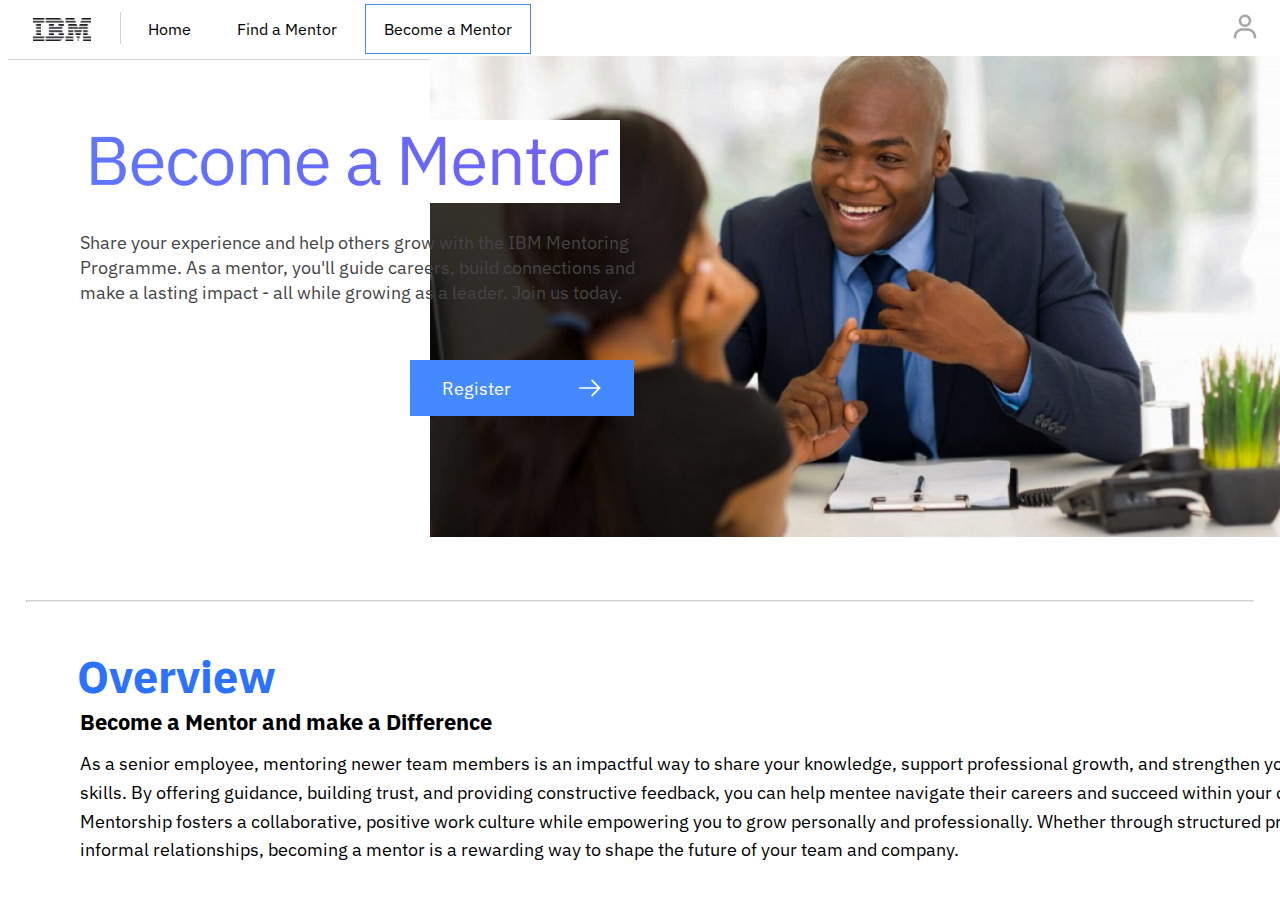
==== BecomeMentor/becomeMentor.html @ 1531decf "new github" ====
<!DOCTYPE html>
<html lang="en">
<head>
    <meta charset="UTF-8">
    <meta name="viewport" content="width=device-width, initial-scale=1.0">
    <title>IBM - Become a Mentor</title>

    <link rel="icon" type="image/x-icon" href="../images/ibm-bee.png">
    <link rel="stylesheet" href="Styles.css">
    <link rel="stylesheet" href="https://fonts.googleapis.com/css?family=IBM+Plex+Sans">
</head>
<body>
    <div class="header">
        <!--Logo button-->
        <div class="logo-container">
          <a href="/Homepage/index.html">
            <img src="../images/ibm-logo.png" alt="IBM Logo" class="logo" />
          </a>
        </div>
        <div class="vertical-line"></div>
        <!--Button group-->
        <div class="btn-group">
          <button class="button" onclick="document.location='../Homepage/index.html'">Home</button>
          <button class="button" onclick="document.location='../FindMentor/findMentor.html'">Find a Mentor</button>
          <button class="button, current" onclick="document.location='becomeMentor.html'">Become a Mentor</button>
        </div>
        <!--User image-->
        <a href="">
          <img src="../images/user-img.png" alt="profile" class="profile">       
        </a>
        <!--Line design-->
        <hr class="hLine">
    </div>

    <div class="body">
        <!--Mentor image-->
        <img src="../images/becomeMentor.png" alt="Mentor image" class="mentorImage">
        <!--Title-->
        <img src="../images/becomeMentorTitle.png" alt="Mentor title" class="title">
    </div>
    
    <div class="subtitle">
        <p1>Share your experience and help others grow with the IBM Mentoring<br>Programme. As a mentor, you'll guide careers, build connections and<br>make a lasting impact - all while growing as a leader. Join us today.</p1>
    </div>
    <a href="register.html" class="register">
      <span>Register</span>
      <svg xmlns="https://www.w3.org/2000/svg" viewBox="0 0 20 20" fill="white">
        <path d="M11.8 2.8L10.8 3.8 16.2 9.3 1 9.3 1 10.7 16.2 10.7 10.8 16.2 11.8 17.2 19 10z"></path>
      </svg>
    </a>

    <!--Line design-->
    <hr class="aLine">

    <div class="overview">
      <h2>Overview</h2>
      <h3>Become a Mentor and make a Difference</h3>
      <p2>As a senior employee, mentoring newer team members is an impactful way to share your knowledge, support professional growth, and strengthen your leadership skills. By offering guidance, building trust, and providing constructive feedback, you can help mentee navigate their careers and succeed within your organization. Mentorship fosters a collaborative, positive work culture while empowering you to grow personally and professionally. Whether through structured programs or informal relationships, becoming a mentor is a rewarding way to shape the future of your team and company.
        </p2>
    </div>
</body>
</html>
---- BecomeMentor/Styles.css ----
.body {
    margin: 0;
}
/*IBM logo design*/
.logo {
    width: 58px;
    height: 23px;
    position: relative;
    border: 5px solid white;
    left: 20px;
    display: inline;
}
.logo-container {
    display: flex;
    align-items: flex-start;
    position: relative;
    padding-top: 5px;
    padding-bottom:10px;
}
/*Profile image*/
.profile {
    width: 30px;
    height: 30px;
    position: absolute; right: 20px; top: 12px;
    -webkit-filter: opacity(0.35);
    filter: opacity(0.35);
}
/*Button grouping and design for navigation bar*/
.btn-group {
    position: absolute; top: 4px; left: 130px;
    gap: 10px;
    display: flex;
    margin-top: 0;
}
.button {
    border: none;
    background-color: white;
    padding: 15px 18px;
    text-align: center;
    text-decoration: none;
    display: inline-block;
    font-size: 16px;
    font-family: 'IBM Plex sans';
    transition-duration: 0.4s;
    cursor: pointer;
}
/*Highlights active page on navigation bar*/
.current {
    border: 1.5px solid #4589ff;
    background-color: white;
    padding: 14px 18px;
    text-align: center;
    text-decoration: none;
    display: inline-block;
    font-size: 16px;
    font-family: 'IBM Plex sans';
    transition-duration: 0.4s;
    cursor: pointer;
}
/*Button hover effects*/
.current:hover {
    background-color: #e8e8e8;
}
.btn-group .button:hover {
    background-color: #e8e8e8;
}
/*Line designs for separators*/
.hLine {
    position: relative; top: 30px;
    border: 0px;
    border-top: lightgrey;
    margin: 0;
    padding: 0;
    width: 100%;
}
.vertical-line {
    width: 1px;
    height: 32px;
    background-color: lightgrey;
    margin-left: 45px;
    position: absolute; top: 12px; left: 75px;
}
.logo-container::after {
    content: "";
    position: absolute;
    bottom: 0;
    left: 0;
    width: 100%;
    height: 1px;
    background-color: lightgrey;
}
.mentorImage {
    position: absolute; top: 55.5px; right: 0px;
    width: 850px; 
}
.title {
    position: absolute; top: 120px; left: 70px;
    width: 550px;
}
.subtitle {
    font-family: 'IBM Plex sans'; 
    color: #444; 
    max-width: 800px; 
    padding: 20px;
}
p1 {
    position: absolute; 
    left: 80px; 
    top: 230px;
    margin: auto;
    font-size: 18px; 
    line-height: 1.4; 
    max-width: 900px;
}
.register {
    position: absolute; top: 360px; left: 410px;
    display: flex;
    justify-content: space-between;
    align-items: center;
    background-color: #4589ff;
    color: white;
    font-size: 18px;
    font-family: 'IBM Plex sans';
    padding: 16px 32px;
    border: none;
    cursor: pointer;
    text-decoration: none;
    transition-duration: 0.4;
    width: 160px;
}
.register svg {
    width: 24px;
    height: 24px;
}
.register:hover {
    background-color: #0353e9;
}

/*About section design*/
.aLine {
    border-top: 1px solid lightgrey;
    width: 97%;
    align-items: center;
    margin-top: 500px;
}

h2 {
    position: absolute; top: 610px; left: 77px;
    margin-bottom: 60px;
    font-size: 45px;
    font-family: 'IBM Plex sans';
    color: #2C72FF;
}
h3 {
    position: absolute; top: 685px; left: 80px;
    margin-bottom: 60px;
    font-size: 22px;
    font-family: 'IBM Plex sans';
}
p2 {
    position: absolute; top: 750px; left: 80px;
    font-size: 18px;
    font-family: 'IBM Plex sans';
    line-height: 1.6;
    width: 1350px;
}
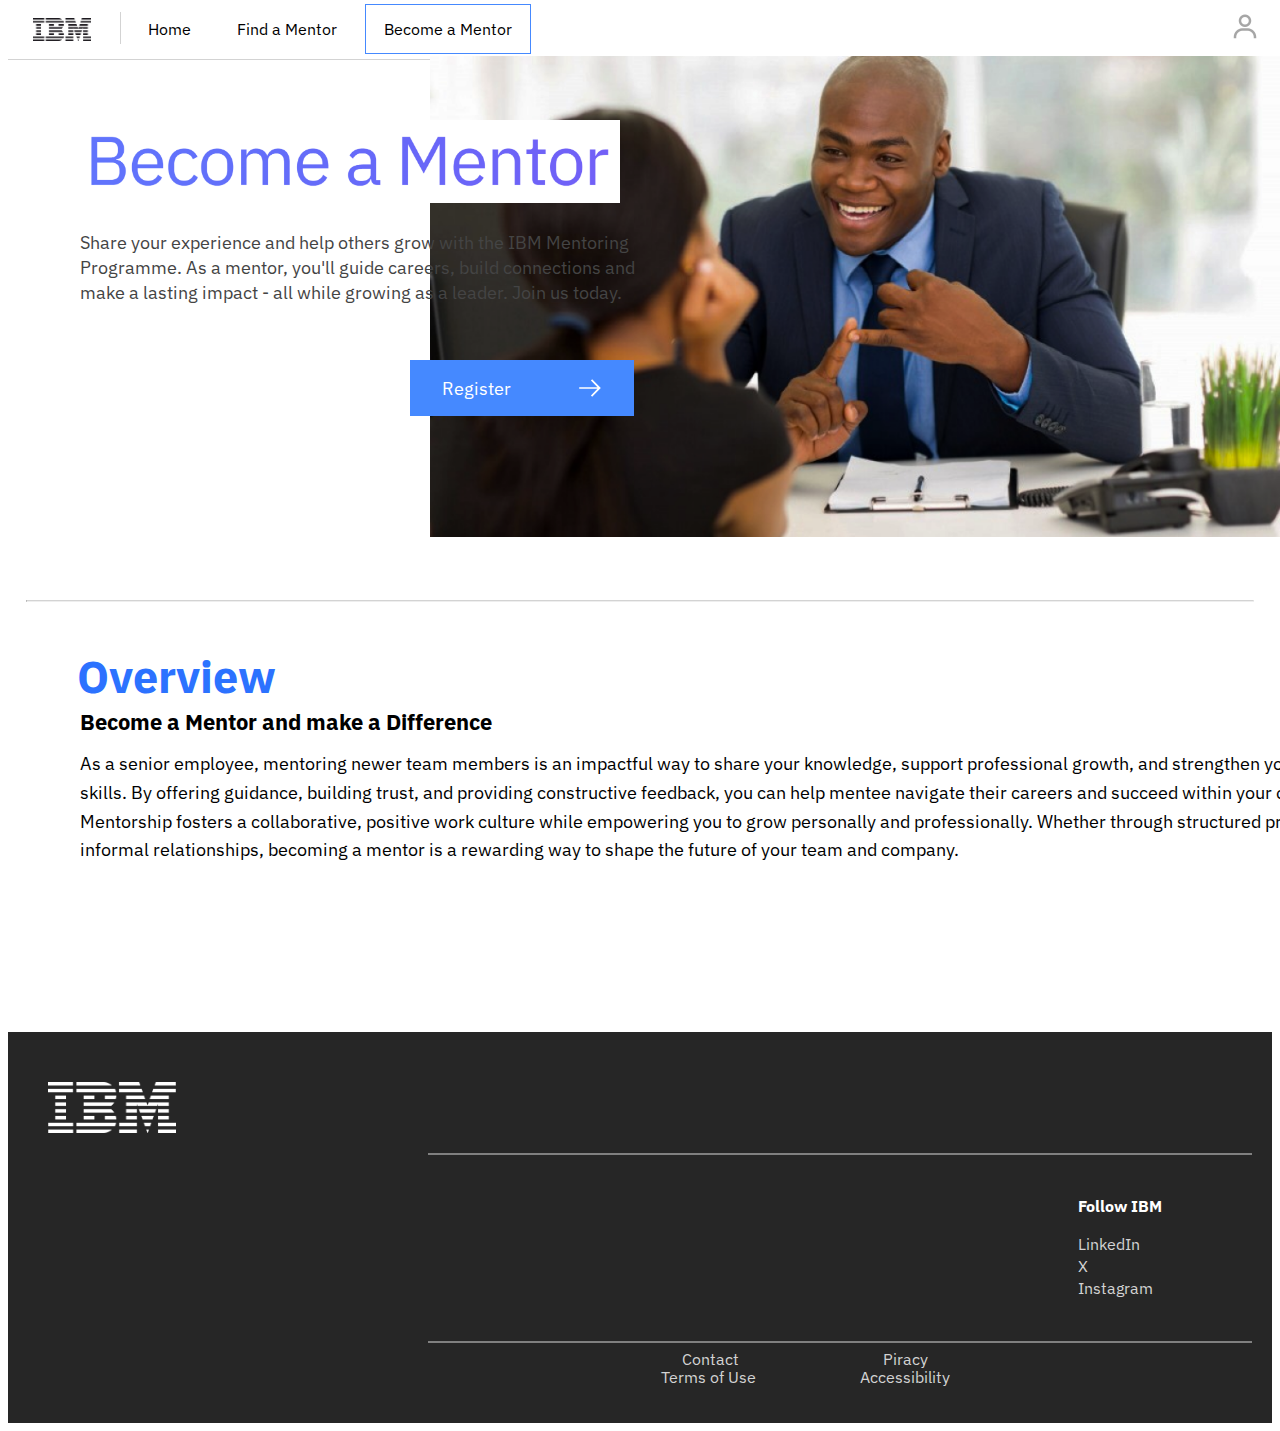
==== commit 1a3bb958: "Added footers to index and becomeMentor" ====
--- a/BecomeMentor/becomeMentor.html
+++ b/BecomeMentor/becomeMentor.html
@@ -13,14 +13,14 @@
     <div class="header">
         <!--Logo button-->
         <div class="logo-container">
-          <a href="/Homepage/index.html">
+          <a href="../index.html">
             <img src="../images/ibm-logo.png" alt="IBM Logo" class="logo" />
           </a>
         </div>
         <div class="vertical-line"></div>
         <!--Button group-->
         <div class="btn-group">
-          <button class="button" onclick="document.location='../Homepage/index.html'">Home</button>
+          <button class="button" onclick="document.location='../index.html'">Home</button>
           <button class="button" onclick="document.location='../FindMentor/findMentor.html'">Find a Mentor</button>
           <button class="button, current" onclick="document.location='becomeMentor.html'">Become a Mentor</button>
         </div>
@@ -58,5 +58,34 @@
       <p2>As a senior employee, mentoring newer team members is an impactful way to share your knowledge, support professional growth, and strengthen your leadership skills. By offering guidance, building trust, and providing constructive feedback, you can help mentee navigate their careers and succeed within your organization. Mentorship fosters a collaborative, positive work culture while empowering you to grow personally and professionally. Whether through structured programs or informal relationships, becoming a mentor is a rewarding way to shape the future of your team and company.
         </p2>
     </div>
+
+    <!--Footer-->
+    <footer class="footer">
+      <div class="footer-content">
+        <!--IBM logo-->
+        <img src="../images/ibm-logo-white.png" alt="IBM logo" class="ibm-logo-white">
+        <p>
+          <!--Socials-->
+          <hr class="socials-line">
+          <div class="socials">
+            <p class="socials-header">Follow IBM</p>
+            <a href="https://www.linkedin.com/company/ibm" target="_blank">LinkedIn</a><br>
+            <a href="https://www.twitter.com/ibm" target="_blank">X</a><br>
+            <a href="https://www.instagram.com/ibm" target="_blank">Instagram</a>
+          </div>
+          <!--Misc hyperlinks-->
+          <hr class="misc-line">
+          <div class="misc-content1">
+            <a href="https://www.ibm.com/uk-en/contact?lnk=flg-cont-uken" target="_blank">Contact</a>
+            <a href="https://www.ibm.com/privacy?lnk=flg-priv-uken" target="_blank">Piracy</a><br>
+          </div>
+          <div class="misc-content2">
+            <a href="https://www.ibm.com/uk-en/legal?lnk=flg-tous-uken" target="_blank">Terms of Use</a>
+            <a href="https://www.ibm.com/able?lnk=flg-able-uken" target="_blank">Accessibility</a>
+          </div>
+        </p>
+      </div>
+    </footer>
+
 </body>
 </html>--- a/BecomeMentor/Styles.css
+++ b/BecomeMentor/Styles.css
@@ -163,4 +163,59 @@
     font-family: 'IBM Plex sans';
     line-height: 1.6;
     width: 1350px;
+}
+/*Footer*/
+.footer {
+    background-color: #262626;
+    padding: 20px;
+    margin-top: 430px;
+}
+.footer-content a{
+    color: lightgrey;
+    text-decoration: none;
+    font-family: 'IBM Plex sans';
+    line-height: 3px;
+    margin: 50px;
+}
+/*IBM logo*/
+.ibm-logo-white {
+    width: 128px;
+    display: inline-block;
+    margin-top: 30px;
+    margin-left: 20px;
+}
+/*Socials*/
+.socials-line {
+    align-items: center;
+    border: 0.5px solid gray;
+    margin-left: 400px; 
+}
+.socials {
+    text-align: left;
+    margin-left: 1000px;
+    margin-top: 40px;
+    margin-bottom: 40px;
+    line-height: 140%;
+}
+.socials-header {
+    color: white;
+    font-family: 'IBM Plex sans';
+    font-weight: bold;
+    margin-left: 50px;
+}
+/*miscellaneous content*/
+.misc-line {
+    align-items: center;
+    border: 0.5px solid gray;
+    margin-left: 400px;
+}
+.misc-content1 {
+    word-spacing: 40px;
+}
+.misc-content1, .misc-content2 {
+    margin-left: 330px;
+    text-align: center;
+}
+.footer-content:hover, a:hover {
+    color: white;
 }